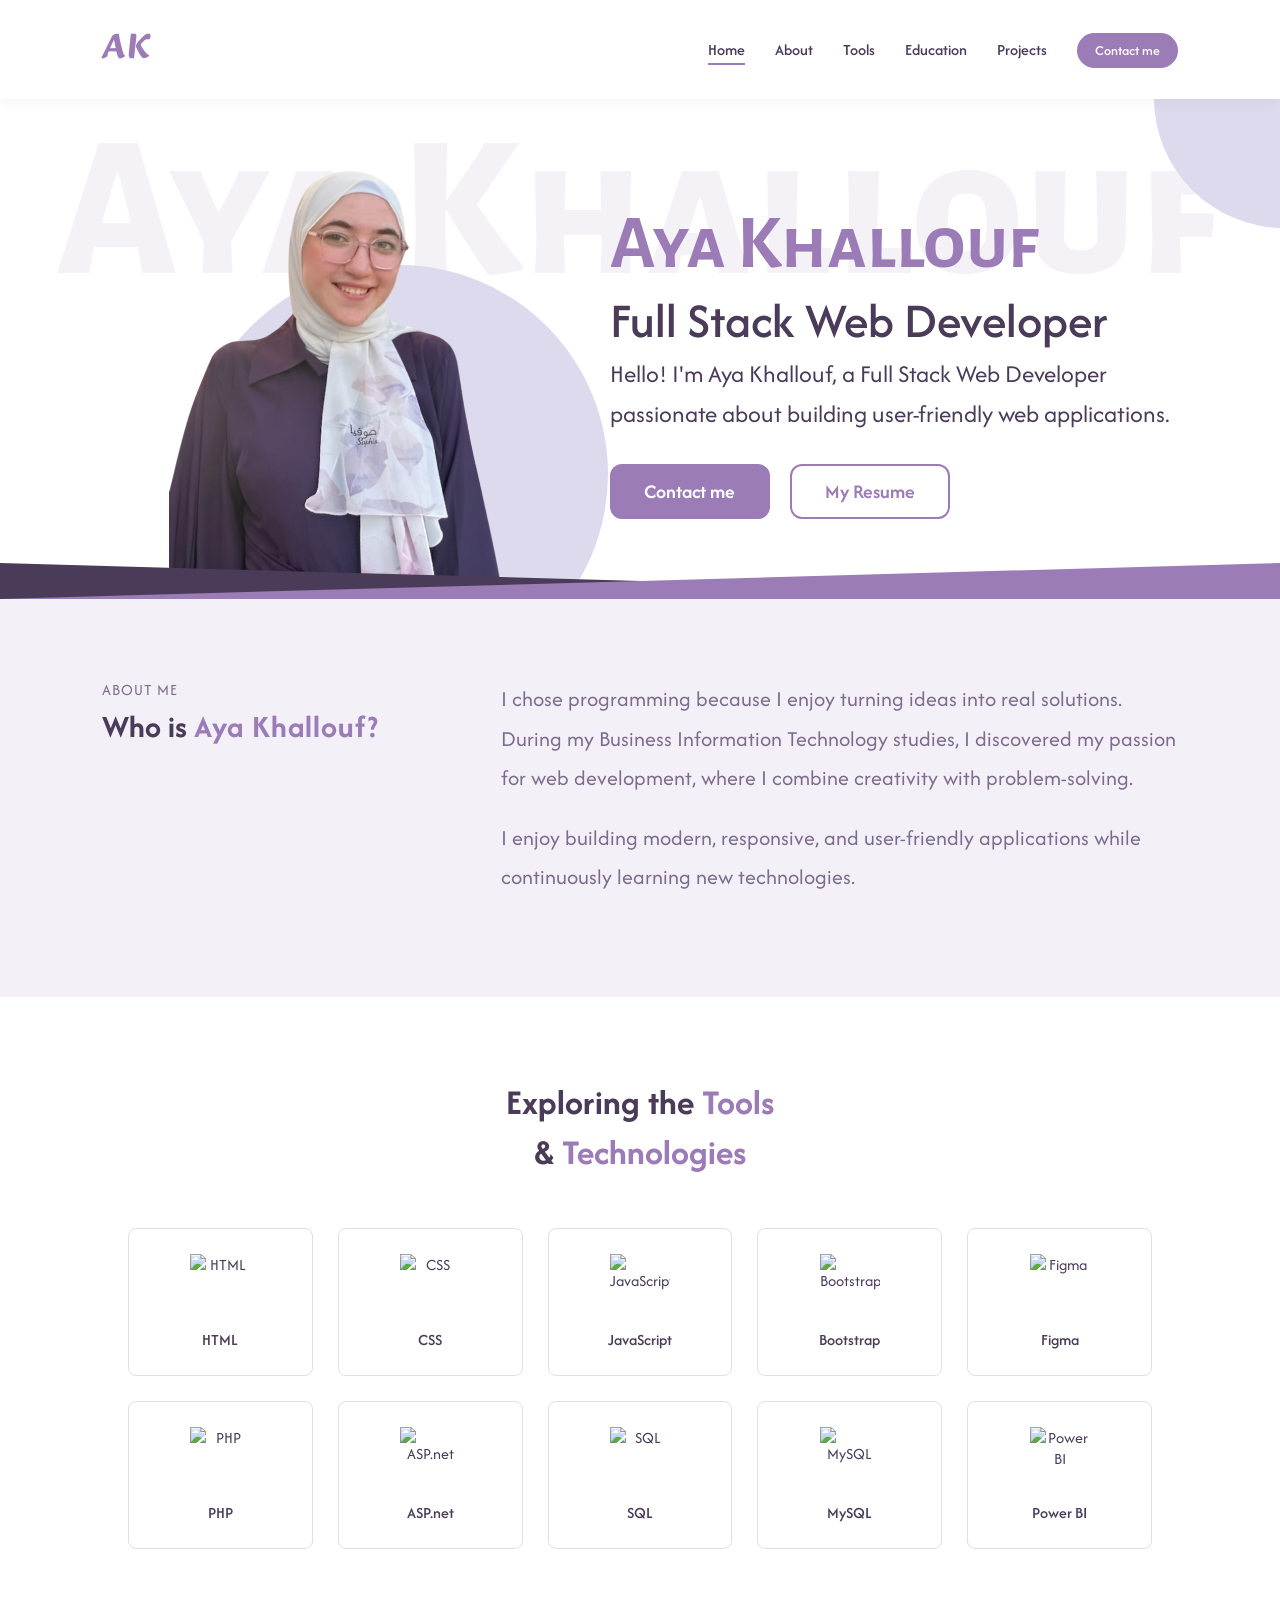
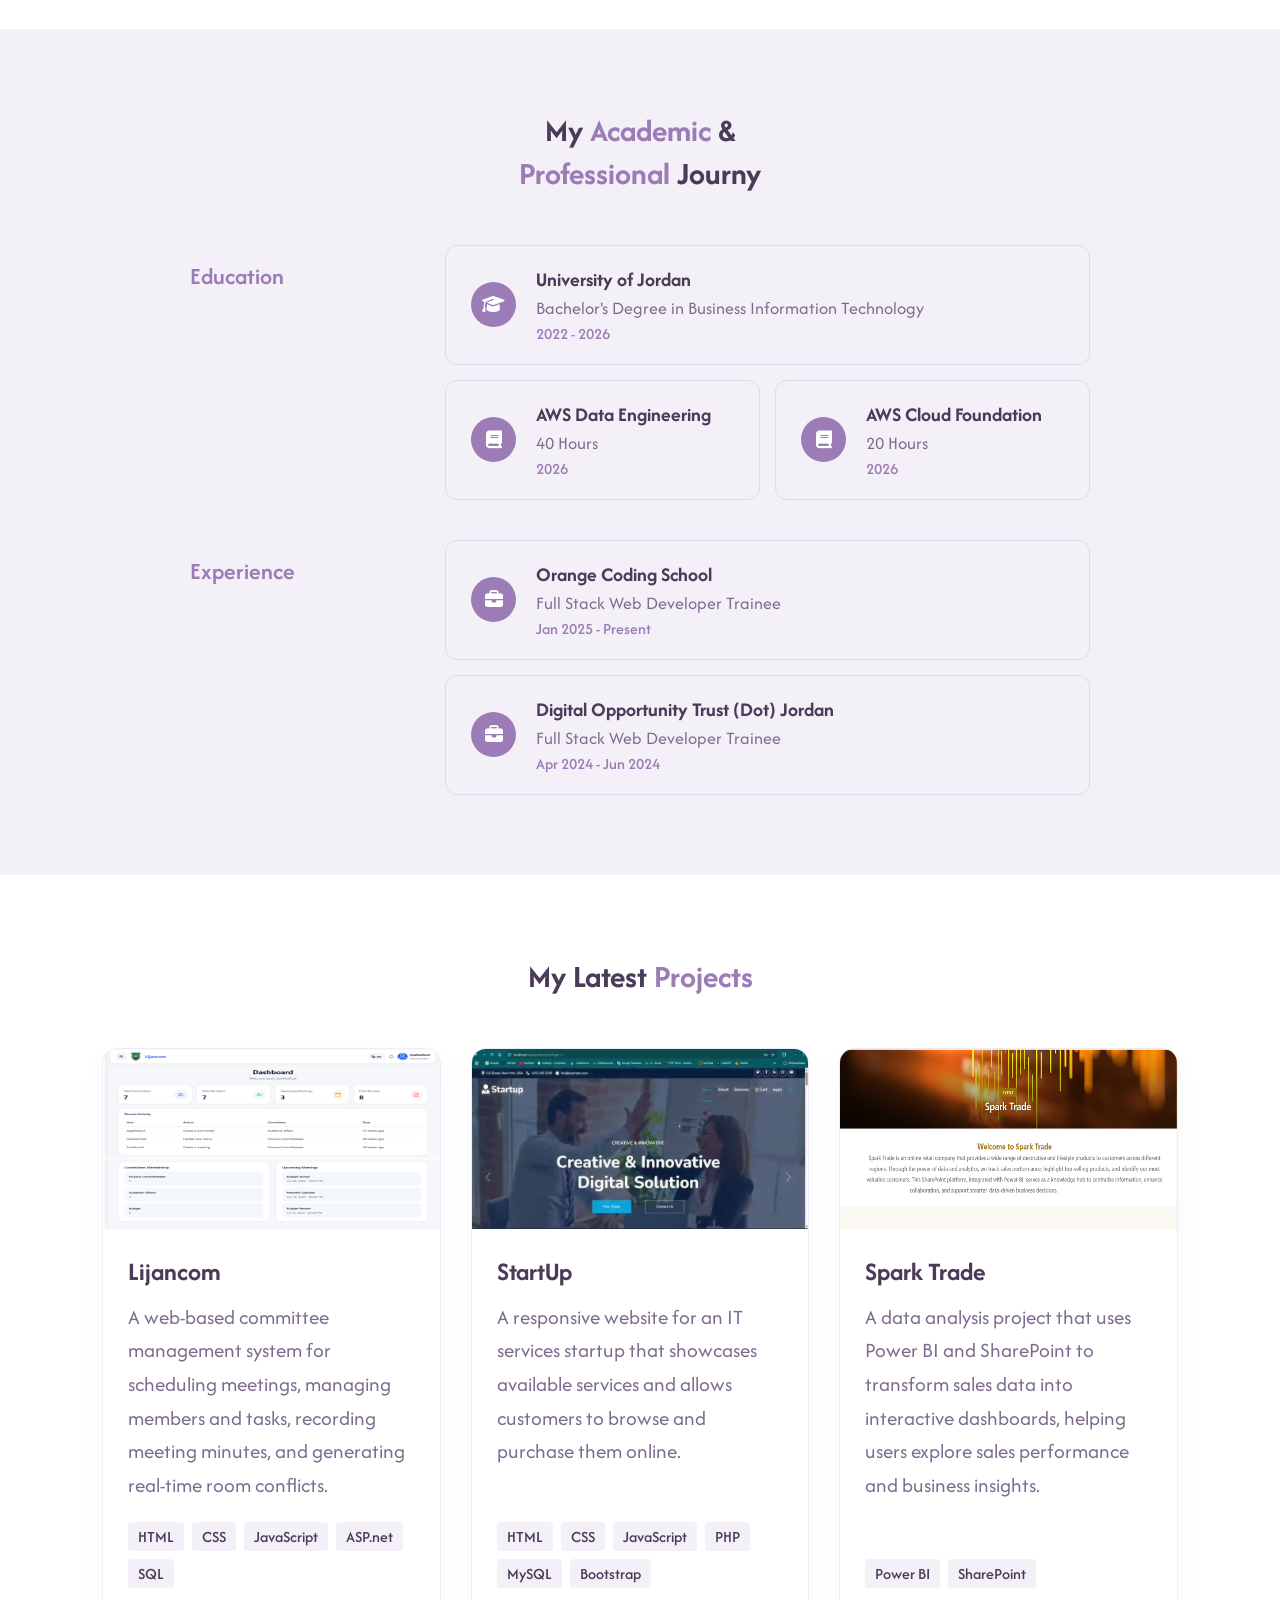
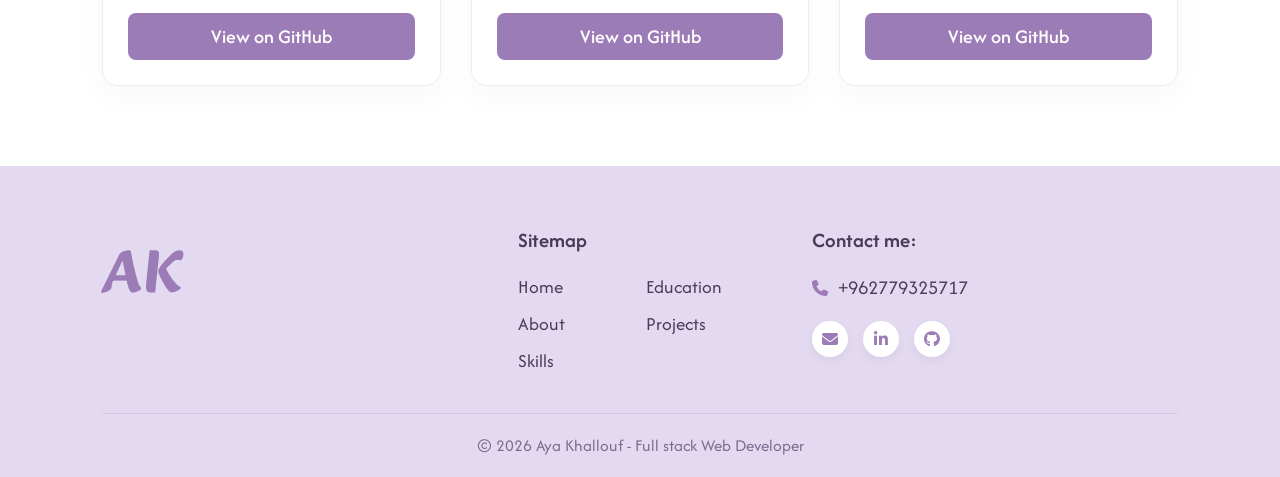
==== index.html @ 15ee2ef4 "Rename Index.html to index.html" ====
<!DOCTYPE html>
<html lang="en">
<head>
    <meta charset="UTF-8">
    <meta name="viewport" content="width=device-width, initial-scale=1.0">
    <title>Aya Khallouf - Portfolio</title>
    <link rel="stylesheet" href="Portfolio.css">
    <link rel="stylesheet" href="https://cdnjs.cloudflare.com/ajax/libs/font-awesome/6.4.0/css/all.min.css">
    <link rel="preconnect" href="https://fonts.googleapis.com">
    <link rel="preconnect" href="https://fonts.gstatic.com" crossorigin>
    <link href="https://fonts.googleapis.com/css2?family=Afacad+Flux:wght@100..1000&display=swap" rel="stylesheet">
    <link href="https://fonts.googleapis.com/css2?family=Alkatra:wght@400..700&display=swap" rel="stylesheet">
   <link rel="preconnect" href="https://fonts.googleapis.com">
<link rel="preconnect" href="https://fonts.gstatic.com" crossorigin>
<link href="https://fonts.googleapis.com/css2?family=Alegreya+Sans+SC:ital,wght@0,100;0,300;0,400;0,500;0,700;0,800;0,900;1,100;1,300;1,400;1,500;1,700;1,800;1,900&display=swap" rel="stylesheet">
    
</head>
<body>

    <header>
        <a href="#" class="logo">AK</a>
        <nav>
            <ul>
                <li><a href="#home" class="active navlink">Home</a></li>
                <li><a href="#about" class="navlink">About</a></li>
                <li><a href="#skills" class="navlink">Tools</a></li>
                <li><a href="#journy" class="navlink">Education</a></li>
                <li><a href="#projects" class="navlink">Projects</a></li>
                <li><a href="#contact" class="btn-contact-nav">Contact me</a></li>
            </ul>
        </nav>
    </header>

    <section class="hero-grid" id="home">
        <div class="hero-bg-text">Aya Khallouf</div>
        <div class="hero-image-side">
            <div class="blog-bg"></div>
            <img src="Images/Profile pic.png" alt="Aya Khallouf" class="profile-avatar">
        </div>

        <div class="hero-text-side">
            <h1 class="hero-title alegreya-sans-sc-thin">Aya Khallouf</h1>
            <h2 class="hero-subtitle">Full Stack Web Developer</h2>
        

            <div class="hero-desc">
                <p>Hello! I'm Aya Khallouf, a Full Stack Web Developer passionate about building user-friendly web applications.</p>
            </div>
        
            <div class="hero-buttons">
                <a href="#contact" class="btn-primary">Contact me</a>
                <a href="https://drive.google.com/file/d/1EE1RoftklkuOEk3X6Xz8O92k4MbgGC6L/view?usp=sharing" target="_blank" class="btn-secondary">My Resume</a>
            </div>
        </div>

        <div class="hero-curves-wrapper">
            <div class="curve-back"></div>  
            <div class="curve-front"></div> 
        </div>

        <div class="side-circle circle-left"></div>
        <div class="side-circle circle-right"></div>
        <!-- <div class="side-circle circle-left-outline"></div> -->
        <!-- <div class="side-circle circle-right-outline"></div> -->



    </section>

    <section class="about section-bg" id="about">
        <div class="about-title-block">
            <span>About me</span>
            <h2>Who is <span>Aya Khallouf?</span></h2>
        </div>
        <div class="about-content-block">
            <p>I chose programming because I enjoy turning ideas into real solutions. During my Business Information Technology studies, I discovered my passion for web development, where I combine creativity with problem-solving.</p>
            <p>I enjoy building modern, responsive, and user-friendly applications while continuously learning new technologies.</p>
        </div>
    </section>

    <section class="skills-section" id="skills">
        <h2 class="skills-main-title">Exploring the <span class="highlight-purple">Tools</span> <br> & <span class="highlight-purple">Technologies</span></h2>

        <div class="skills-grid">
            
            <div class="skill-card">
                <img src="https://cdn.jsdelivr.net/gh/devicons/devicon/icons/html5/html5-original.svg" alt="HTML" class="skill-icon">
                <p class="skill-name">HTML</p>
            </div>

            <div class="skill-card">
                <img src="https://cdn.jsdelivr.net/gh/devicons/devicon/icons/css3/css3-original.svg" alt="CSS" class="skill-icon">
                <p class="skill-name">CSS</p>
            </div>

            <div class="skill-card">
                <img src="https://cdn.jsdelivr.net/gh/devicons/devicon/icons/javascript/javascript-original.svg" alt="JavaScript" class="skill-icon">
                <p class="skill-name">JavaScript</p>
            </div>

            <div class="skill-card">
                <img src="https://cdn.jsdelivr.net/gh/devicons/devicon/icons/bootstrap/bootstrap-original.svg" alt="Bootstrap" class="skill-icon">
                <p class="skill-name">Bootstrap</p>
            </div>

            <div class="skill-card">
                <img src="https://cdn.jsdelivr.net/gh/devicons/devicon/icons/figma/figma-original.svg" alt="Figma" class="skill-icon">
                <p class="skill-name">Figma</p>
            </div>

            <div class="skill-card">
                <img src="https://cdn.jsdelivr.net/gh/devicons/devicon/icons/php/php-original.svg" alt="PHP" class="skill-icon">
                <p class="skill-name">PHP</p>
            </div>

            <div class="skill-card">
                <img src="https://cdn.jsdelivr.net/gh/devicons/devicon/icons/dot-net/dot-net-original.svg" alt="ASP.net" class="skill-icon">
                <p class="skill-name">ASP.net</p>
            </div>

            <div class="skill-card">
                <img src="https://cdn.jsdelivr.net/gh/devicons/devicon/icons/microsoftsqlserver/microsoftsqlserver-original-wordmark.svg" alt="SQL" class="skill-icon">
                <p class="skill-name">SQL</p>
            </div>

            <div class="skill-card">
                <img src="https://cdn.jsdelivr.net/gh/devicons/devicon/icons/mysql/mysql-original.svg" alt="MySQL" class="skill-icon">
                <p class="skill-name">MySQL</p>
            </div>

            <div class="skill-card">
                <img src="https://upload.wikimedia.org/wikipedia/commons/c/cf/New_Power_BI_Logo.svg" alt="Power BI" class="skill-icon">
                <p class="skill-name">Power BI</p>
            </div>

        </div>
    </section>

    <section class="journy section-bg" id="journy">
        <div class="section-header">
            <h2>My <span>Academic</span> &<br><span>Professional</span> Journy</h2>
        </div>

        <div class="journy-container">
            <div class="journy-row">
                <div class="journy-label">Education</div>
                <div class="journy-cards">
                    <div class="journy-item-card">
                        <div class="journy-icon"><i class="fa-solid fa-graduation-cap"></i></div>
                        <div class="journy-details">
                            <h4>University of Jordan</h4>
                            <p>Bachelor's Degree in Business Information Technology</p>
                            <span>2022 - 2026</span>
                        </div>
                    </div>
                    <div class="sub-cards-grid">
                        <div class="journy-item-card">
                            <div class="journy-icon"><i class="fa-solid fa-book"></i></div>
                            <div class="journy-details">
                                <h4>AWS Data Engineering</h4>
                                <p>40 Hours</p>
                                <span>2026</span>
                            </div>
                        </div>
                        <div class="journy-item-card">
                            <div class="journy-icon"><i class="fa-solid fa-book"></i></div>
                            <div class="journy-details">
                                <h4>AWS Cloud Foundation</h4>
                                <p>20 Hours</p>
                                <span>2026</span>
                            </div>
                        </div>
                    </div>
                </div>
            </div>

            <div class="journy-row">
                <div class="journy-label">Experience</div>
                <div class="journy-cards">
                    <div class="journy-item-card">
                        <div class="journy-icon"><i class="fa-solid fa-briefcase"></i></div>
                        <div class="journy-details">
                            <h4>Orange Coding School</h4>
                            <p>Full Stack Web Developer Trainee</p>
                            <span>Jan 2025 - Present</span>
                        </div>
                    </div>
                    <div class="journy-item-card">
                        <div class="journy-icon"><i class="fa-solid fa-briefcase"></i></div>
                        <div class="journy-details">
                            <h4>Digital Opportunity Trust (Dot) Jordan</h4>
                            <p>Full Stack Web Developer Trainee</p>
                            <span>Apr 2024 - Jun 2024</span>
                        </div>
                    </div>
                </div>
            </div>
        </div>
    </section>

    <section class="projects" id="projects">
        <div class="section-header">
            <h2>My Latest <span>Projects</span></h2>
        </div>
        <div class="projects-grid">
            <div class="project-card">
                <img class="project-img-placeholder" src="Images/Lijancom.png">
                    
                <div class="project-info">
                    <h3>Lijancom</h3>
                    <p>A web-based committee management system for scheduling meetings, managing members and tasks, recording meeting minutes, and generating real-time room conflicts.</p>
                    <div class="project-tags">
                        <span class="tag">HTML</span>
                        <span class="tag">CSS</span>
                        <span class="tag">JavaScript</span>
                        <span class="tag">ASP.net</span>
                        <span class="tag">SQL</span>
                    </div>
                    <a href="#" class="btn-project">View on GitHub</a>
                </div>
            </div>

            <!-- Project 2 -->
            <div class="project-card">
                <img class="project-img-placeholder" src="Images/Startup.jpg">

                <div class="project-info">
                    <h3>StartUp</h3>
                    <p>A responsive website for an IT services startup that showcases available services and allows customers to browse and purchase them online.</p>
                    <div class="project-tags">
                        <span class="tag">HTML</span>
                        <span class="tag">CSS</span>
                        <span class="tag">JavaScript</span>
                        <span class="tag">PHP</span>
                        <span class="tag">MySQL</span>
                        <span class="tag">Bootstrap</span>
                    </div>
                    <a href="#" class="btn-project">View on GitHub</a>
                </div>
            </div>

            <!-- Project 3 -->
            <div class="project-card">
                <img class="project-img-placeholder" src="Images/SparkTrade.png">
                <div class="project-info">
                    <h3>Spark Trade</h3>
                    <p>A data analysis project that uses Power BI and SharePoint to transform sales data into interactive dashboards, helping users explore sales performance and business insights.</p>
                    <div class="project-tags">
                        <span class="tag">Power BI</span>
                        <span class="tag">SharePoint</span>
                    </div>
                    <a href="#" class="btn-project">View on GitHub</a>
                </div>
            </div>
        </div>
    </section>

    <!-- Footer -->
    <footer id="contact">
        <div class="footer-top">
            <div class="footer-logo-block">
                <a href="#" class="logo">AK</a>
            </div>
            <div class="footer-links-block">
                <h4>Sitemap</h4>
                <div class="footer-links-grid">
                    <a href="#home">Home</a>
                    <a href="#journy">Education</a>
                    <a href="#about">About</a>
                    <a href="#projects">Projects</a>
                    <a href="#skills">Skills</a>
                </div>
            </div>
            <div class="footer-contact-block">
                <h4>Contact me:</h4>
                <div class="footer-contact-info">
                    <div class="contact-item">
                        <i class="fa-solid fa-phone"></i>
                        <span>+962779325717</span>
                    </div>
                    <div class="footer-socials">
                        <a href="mailto:ayakhallof@gmail.com" class="social-icon" target="_blank"><i class="fa-solid fa-envelope"></i></a>
                        <a href="https://www.linkedin.com/in/aya-khallouf-753ba1329?utm_source=share_via&utm_content=profile&utm_medium=member_android" target="_blank" class="social-icon"><i class="fa-brands fa-linkedin-in"></i></a>
                        <a href="https://github.com/ayaakh2" target="_blank" class="social-icon"><i class="fa-brands fa-github"></i></a>
                    </div>
                </div>
            </div>
        </div>
        <div class="footer-bottom">
            <p>&copy; 2026 Aya Khallouf - Full stack Web Developer</p>
        </div>
    </footer>

    
</body>
</html>
---- Portfolio.css ----
:root {
            --primary: #9c7cb6;
            --primary-dark: #82629d;
            --primary-light: #f4f0f8;
            --light:#DDDAED;
            --text-dark: #4a3b58;
            --text-muted: #7d6b8d;
            --bg-white: #ffffff;
            --transition: all 0.3s ease;
        }

        * {
            margin: 0;
            padding: 0;
            box-sizing: border-box;
            font-family:'Afacad Flux';
            scroll-behavior: smooth;
        }

        body {
            background-color: var(--bg-white);
            color: var(--text-dark);
            overflow-x: hidden;
        }

        @keyframes fadeInDown {
            from { opacity: 0; transform: translateY(-20px); }
            to { opacity: 1; transform: translateY(0); }
        }

        @keyframes fadeInUp {
            from { opacity: 0; transform: translateY(30px); }
            to { opacity: 1; transform: translateY(0); }
        }

        @keyframes fadeInLeft {
            from { opacity: 0; transform: translateX(-30px); }
            to { opacity: 1; transform: translateX(0); }
        }

        @keyframes fadeInRight {
            from { opacity: 0; transform: translateX(30px); }
            to { opacity: 1; transform: translateX(0); }
        }

        @keyframes pulse {
            0% { transform: scale(1); }
            50% { transform: scale(1.03); }
            100% { transform: scale(1); }
        }

        header {
            display: flex;
            justify-content: space-between;
            align-items: center;
            padding: 20px 8%;
            background-color: var(--bg-white);
            position: sticky;
            top: 0;
            z-index: 100;
            box-shadow: 0 2px 15px rgba(0,0,0,0.05);
            animation: fadeInDown 0.8s ease forwards;
        }

        .logo {
            font-size: 35px;
            font-weight: bold;
            color: var(--primary);
            text-decoration: none;
            letter-spacing: 1px;
            /* font-family: 'Abril Fatface'; */
            font-family: 'Alkatra';

        }

        nav ul {
            display: flex;
            list-style: none;
            align-items: center;
            gap: 30px;
        }

        nav ul li a{
            text-decoration: none;
            color: var(--text-dark);
            font-weight: 500;
            transition: var(--transition);
            position: relative;
        }

        .navlink::after {
            content: '';
            position: absolute;
            width: 0;
            height: 2px;
            bottom: -5px;
            left: 0;
            background-color: var(--primary);
            transition: var(--transition);
        }

        .navlink:hover::after, nav ul li a.active::after {
            width: 100%;
        }

        .navlink:hover {
            color: var(--primary);
        }

        .btn-contact-nav {
            background-color: var(--primary);
            color: white !important;
            padding: 8px 18px;
            border-radius: 20px;
            font-size: 14px;
        }

        .btn-contact-nav:hover {
            background-color: var(--primary-dark);
            transform: translateY(-2px);
            /* box-shadow: 0 4px 10px rgba(156, 124, 182, 0.3); */
        }

        .hero-grid {
            display: grid;
            grid-template-columns: 1fr 1.3fr; 
            align-items: flex-end;
            justify-content: center;
            padding: 60px 8% 0px 8%;
            position: relative; 
            overflow: hidden;
        }
        .hero-image-side {
            position: relative;
            height: 440px;
            display: flex;
            justify-content: center;
            align-items: flex-end;
            z-index: 2;
        }
        .side-circle {
            position: absolute;
            background-color: var(--light);
            border-radius: 50%;
            z-index: 0;
            pointer-events: none;
        }

        .circle-left {
            width: 418px;
            height: 418px;
            top: 75%;
            left: 190px;
            transform: translateY(-50%);
        }
        .circle-left-outline{
            top: -180px;
            left: -120px; 
            border: 3px solid var(--primary);
            background-color: transparent;
        }

        .circle-right {
            width: 260px;
            height: 260px;
            top: -131px;
            right: -134px;
        }
        .circle-right-outline{
            top: 43%;
            right: -210px;
            transform: translateY(-50%);
            border: 3px solid var(--primary);
            background-color: transparent;
        }

        .hero-curves-wrapper {
            position: absolute;
            bottom: 0px;
            left: 0;
            width: 100%;
            height: 40px;
            z-index: 3; 
            box-shadow: 0 15px 10px rgba(0,0,0,0.1);

        }

        .curve-back {
            position: absolute;
            bottom: 0;
            left: 0;
            width: 100%;
            height: 100%;
            background-color: var(--text-dark); 
            clip-path: polygon(0 10%, 100% 100%, 100% 100%, 0 100%);
            z-index: 1;

        }

        .curve-front {
            position: absolute;
            bottom: 0;
            left: 0;
            width: 100%;
            height: 100%; 
            background-color: var(--primary); 
            clip-path: polygon(100% 10%, 100% 100%, 100% 100%, 0 100%);
            z-index: 2; 
        }

        .hero-header {
            grid-column: 1 / span 3;
            text-align: center;
            /* margin-bottom: 20px; */
        }

        .hero-title {
            font-size: 76px;
            color: var(--primary);
            font-family: 'Alegreya Sans SC';
            margin-bottom: 0 0 5px 0;
            line-height: 1.1;
            
        }
        .hero-bg-text {
            position: absolute;
            top: -6px;            
            left: 50%;
            transform: translateX(-50%); 
            
            font-size: 200px;    
            font-weight: 800;    
            font-family: 'Alegreya Sans SC'; 
            color: var(--primary); 
            
            opacity: 0.1;      
            white-space: nowrap; 
            letter-spacing: 2px; 
            
            pointer-events: none; 
            z-index: 0;         
        }

        .hero-subtitle {
            font-size: 50px;
            color:var(--text-dark);
            /* margin-left: 500px;  */
            /* margin-top: -20px; */
            font-weight: 500;
        }
        .hero-desc {
            color: var(--text-dark);
            font-size: 25px;
            line-height: 1.6;
            max-width: 580px;
            margin-bottom: 30px;
        }
        .hero-buttons {
            display: flex;
            gap: 20px;
        }

        .hero-left-text {
            grid-column: 1;
            color: var(--text-dark);
            font-size: 28px;
            line-height: 1.6;
            padding-right: 20px;
            justify-content: start;
            align-self: flex-start;
            padding-top: 50px;
        }
        .text2{
            grid-column: 1;
            color: var(--text-dark);
            font-size: 23px;
            line-height: 1.6;
            padding-right: 20px;
            justify-content: start;
            align-self: flex-start;
            padding-top: 50px;
        }
        .hero-left-text i {
            color: var(--primary);
            font-size: 36px;
            display: block;
            margin-bottom: 10px;
            z-index: 2;
        }

        .hero-center-image {
            grid-column: 2;
            display: flex;
            justify-content: center;
            /* align-items: flex-end; */
            position: relative;
            height: 420px;
            z-index: 2;
            
            /* margin-bottom: 30px;  */
        }

        .blob-bg {
            position:absolute;
            width: 470px;
            height: 470px;

            background-color: var(--light);
            border-radius: 50%;

            bottom: -90px; 
            left: 45%;
            transform: translateX(-50%); 
            z-index: 1;
            /* box-shadow: 0 15px 40px rgba(0,0,0,.15); */
        
        }

        .profile-avatar {
            width: auto;
            height: 100%;
            position: relative;
            z-index: 2;
            /* bottom: -10px; */
            
        }
        .hero-text-side {
            display: flex;
            flex-direction: column;
            justify-content: center;
            align-items: flex-start;
            padding-bottom: 80px; 
            padding-left: 40px;
            z-index: 2;
        }

        .hero-right-buttons {
            grid-column: 3;
            display: flex;
            flex-direction: column;
            gap: 15px;
            padding-left: 160px;
            align-items: flex-start; 
            padding-top: 90px;
        }
        

        .btn-primary, .btn-secondary {
            width: 160px;
            padding: 12px;
            border-radius: 12px;
            text-align: center;
            text-decoration: none;
            font-weight: 600;
            transition: all 0.3s ease;
            font-size: 1.25rem;
        }

        .btn-primary {
            background-color: var(--primary);
            color: white;
            border: 2px solid var(--primary);
        }

        .btn-secondary {
            background-color: transparent;
            color: #9c7cb6;
            border: 2px solid var(--primary);
        }

        .btn-primary:hover {
            background-color: var(--primary-dark);
            transform: translateY(-3px);
        }
        .btn-secondary:hover {
            background-color: var(--primary-light);
            transform: translateY(-3px);
        }

        section {
            padding: 80px 8%;
        }

        .section-bg {
            background-color: var(--primary-light);
            z-index: 3;

        }

        .about {
            display: flex;
            gap: 60px;
            align-items: flex-start;
        }

        .about-title-block {
            flex: 1;
        }

        .about-title-block span {
            color: var(--text-muted);
            font-size: 16px;
            text-transform: uppercase;
            letter-spacing: 1px;
            display: block;
            margin-bottom: 5px;
        }

        .about-title-block h2 {
            font-size: 32px;
            color: var(--text-dark);
        }

        .about-title-block h2 span {
            display: inline;
            color: var(--primary);
            font-size: 32px;
            text-transform: none;
            font-weight: 700;
        }

        .about-content-block {
            flex: 2;
        }

        .about-content-block p {
            color: var(--text-muted);
            font-size: 22px;
            line-height: 1.8;
            margin-bottom: 20px;
        }

        .section-header {
            text-align: center;
            margin-bottom: 50px;
        }

        .section-header h2 {
            font-size: 32px;
            color: var(--text-dark);
        }

        .section-header h2 span {
            color: var(--primary);
        }

        .skills-section {
            background-color: #ffffff; 
            padding: 80px 10%;
            text-align: center;
        }

        .skills-main-title {
            font-size: 36px;
            color: var(--text-dark);
            /* font-family: 'Segoe UI', sans-serif; */
            line-height: 1.4;
            margin-bottom: 50px;
            font-weight: 700;
        }

        .highlight-purple {
            color: var(--primary); 
        }

        .skills-grid {
            display: grid;
            grid-template-columns: repeat(5, 1fr); 
            gap: 25px; 
            max-width: 1100px;
            margin: 0 auto; 
        }

        .skill-card {
            background-color: #ffffff;
            border: 1px solid #e2dee8; 
            border-radius: 8px; 
            padding: 25px 15px;
            display: flex;
            flex-direction: column;
            align-items: center;
            justify-content: center;
            gap: 15px;
            transition: all 0.3s ease;
        }

        .skill-icon {
            width: 60px; 
            height: 60px;
            object-fit: contain;
        }

        .skill-name {
            font-size: 16px;
            color: var(--text-dark);
            font-weight: 500;
            margin: 0;
            /* font-family: 'Segoe UI', sans-serif; */
        }

        .skill-card:hover {
            transform: translateY(-5px); 
            box-shadow: 0 10px 20px rgba(156, 124, 182, 0.15); 
            border-color: var(--primary); 
            /* border: 2px solid var(--primary); */
        }

        .journy-container {
            display: flex;
            flex-direction: column;
            gap: 40px;
            max-width: 900px;
            margin: 0 auto;
        }

        .journy-row {
            display: flex;
            gap: 40px;
        }

        .journy-label {
            flex: 1;
            font-size: 24px;
            color: var(--primary);
            font-weight: 600;
            padding-top: 15px;
        }

        .journy-cards {
            flex: 3;
            display: flex;
            flex-direction: column;
            gap: 15px;
        }

        .journy-item-card {
            background-color: var(--primary-light);
            padding: 20px 25px;
            border-radius: 12px;
            border: 1px solid var(--light);
            display: flex;
            align-items: center;
            gap: 20px;
            transition: var(--transition);
        }

        .journy-item-card:hover {
            transform: scale(1.02);
            background-color: #eee7f5;
            box-shadow: 0 5px 15px rgba(0,0,0,0.02);
        }

        .journy-icon {
            width: 45px;
            height: 45px;
            border-radius: 50%;
            background-color: var(--primary);
            color: white;
            display: flex;
            justify-content: center;
            align-items: center;
            font-size: 18px;
        }

        .journy-details h4 {
            font-size: 20px;
            color: var(--text-dark);
            margin-bottom: 3px;
        }

        .journy-details p {
            font-size: 18px;
            color: var(--text-muted);
            margin-bottom: 3px;
        }

        .journy-details span {
            font-size: 16px;
            color: var(--primary);
            font-weight: 500;
        }

        .sub-cards-grid {
            display: grid;
            grid-template-columns: 1fr 1fr;
            gap: 15px;
        }

        /* Projects Section */
        .projects-grid {
            display: grid;
            grid-template-columns: repeat(3, 1fr);
            gap: 30px;
        }

        .project-card {
            background-color: var(--bg-white);
            border-radius: 15px;
            overflow: hidden;
            box-shadow: 0 10px 30px rgba(0,0,0,0.03);
            transition: var(--transition);
            display: flex;
            flex-direction: column;
            border: 1px solid #f0eaf5;
        }

        .project-card:hover {
            transform: translateY(-10px);
            box-shadow: 0 20px 40px rgba(156, 124, 182, 0.2);
        }

        .project-img-placeholder {
            width: 100%;
            height: 180px;
            background: linear-gradient(135deg, #eae3f0, #d6c7e1);
            display: flex;
            justify-content: center;
            align-items: center;
            color: var(--text-dark);
            font-weight: 600;
            font-size: 16px;
            position: relative;
            overflow: hidden;
        }

        .project-img-placeholder::after {
            content: '';
            position: absolute;
            top: 0;
            left: -100%;
            width: 100%;
            height: 100%;
            background: linear-gradient(90deg, transparent, rgba(255,255,255,0.3), transparent);
            transition: 0.5s;
        }

        .project-card:hover .project-img-placeholder::after {
            left: 100%;
        }

        .project-info {
            padding: 25px;
            display: flex;
            flex-direction: column;
            flex-grow: 1;
        }

        .project-info h3 {
            font-size: 26px;
            color: var(--text-dark);
            margin-bottom: 12px;
        }

        .project-info p {
            font-size: 21px;
            color: var(--text-muted);
            line-height: 1.6;
            margin-bottom: 20px;
            flex-grow: 1;
        }

        .project-tags {
            display: flex;
            flex-wrap: wrap;
            gap: 8px;
            margin-bottom: 25px;
        }

        .tag {
            background-color: var(--primary-light);
            color: var(--text-dark);
            font-size: 16px;
            padding: 4px 10px;
            border-radius: 4px;
            font-weight: 500;
        }

        .btn-project {
            background-color: var(--primary);
            color: white;
            text-align: center;
            text-decoration: none;
            padding: 10px;
            border-radius: 8px;
            font-size: 20px;
            font-weight: 500;
            transition: var(--transition);
        }

        .btn-project:hover {
            background-color: var(--primary-dark);
            box-shadow: 0 4px 12px rgba(156, 124, 182, 0.3);
        }

        /* Footer */
        footer {
            background-color: #e3daf2;
            padding: 60px 8% 20px 8%;
        }

        .footer-top {
            display: grid;
            grid-template-columns: 1.5fr 1fr 1.5fr;
            gap: 50px;
            padding-bottom: 40px;
            border-bottom: 1px solid rgba(156, 124, 182, 0.2);
            margin-bottom: 20px;
        }

        .footer-logo-block .logo {
            font-size: 60px;
            display: block;
            margin-bottom: 10px;
        }

        .footer-links-block h4, .footer-contact-block h4 {
            font-size: 21px;
            color: var(--text-dark);
            margin-bottom: 20px;
            font-weight: 600;
        }

        .footer-links-grid {
            display: grid;
            grid-template-columns: 1fr 1fr;
            gap: 12px;
        }

        .footer-links-grid a {
            text-decoration: none;
            color: var(--text-dark);
            font-size: 19px;
            transition: var(--transition);
        }

        .footer-links-grid a:hover {
            color: var(--primary);
            padding-left: 5px;
        }

        .footer-contact-info {
            display: flex;
            flex-direction: column;
            gap: 15px;
        }

        .contact-item {
            display: flex;
            align-items: center;
            gap: 10px;
            font-size: 20px;
            color: var(--text-dark);
        }

        .contact-item i {
            color: var(--primary);
            font-size: 16px;
        }

        .footer-socials {
            display: flex;
            gap: 15px;
            margin-top: 5px;
        }

        .social-icon {
            width: 36px;
            height: 36px;
            border-radius: 50%;
            background-color: var(--bg-white);
            color: var(--primary);
            display: flex;
            justify-content: center;
            align-items: center;
            text-decoration: none;
            transition: var(--transition);
            box-shadow: 0 4px 10px rgba(0,0,0,0.05);
        }

        .social-icon:hover {
            background-color: var(--primary);
            color: white;
            transform: translateY(-3px);
        }

        .footer-bottom {
            text-align: center;
            font-size: 17px;
            color: var(--text-muted);
        }

        @media (max-width: 992px) {
            .skills-grid, .projects-grid {
                grid-template-columns: repeat(2, 1fr);
            }
            .footer-top {
                grid-template-columns: 1fr;
                gap: 30px;
            }
            .hero {
                flex-direction: column-reverse;
                text-align: center;
                padding-top: 30px;
            }
            .hero-grid {
                grid-template-columns: 1fr; 
                text-align: center;
                padding-top: 40px;
                padding-bottom: 0px; 
                align-items: flex-end; 
            }
            .hero-text-side {
                order: 1; 
                align-items: center;
                padding-left: 0;
                padding-bottom: 40px; 
            }
            .hero-image-side {
                order: 2; 
                height: 380px; 
                margin-bottom: 0; 
                display: flex;
                align-items: flex-end;
            }
            .hero-quote {
                border-left: none;
                border-top: 2px solid var(--primary);
                padding-left: 0;
                padding-top: 15px;
            }
            .hero-buttons {
                justify-content: center;
            }
            .hero-title { 
                font-size: 52px; 
            }
            .hero-subtitle { 
                font-size: 28px; 
            }
            .blob-bg {
                width: 300px; 
                height: 300px;
                bottom: -60px;
            }

            .about {
                flex-direction: column;
                gap: 30px;
            }
            .hero-bg-text{
                font-size: 130px;
            }
        }

        @media (max-width: 576px) {
            header {
                padding: 15px 5%;
                flex-direction: column;
                gap: 15px;
            }
            nav ul {
                gap: 15px;
                flex-wrap: wrap;
                justify-content: center;
            }
            .skills-grid, .projects-grid {
                grid-template-columns: 1fr;
            }
            .journy-row {
                flex-direction: column;
                gap: 15px;
            }
            .sub-cards-grid {
                grid-template-columns: 1fr;
            }
            .hero-title {
                font-size: 40px;
            }
            .blob-wrapper {
                width: 280px;
                height: 280px;
            }
            .hero-bg-text {
                font-size: 60px; 
                top: 8%;
            }
        }
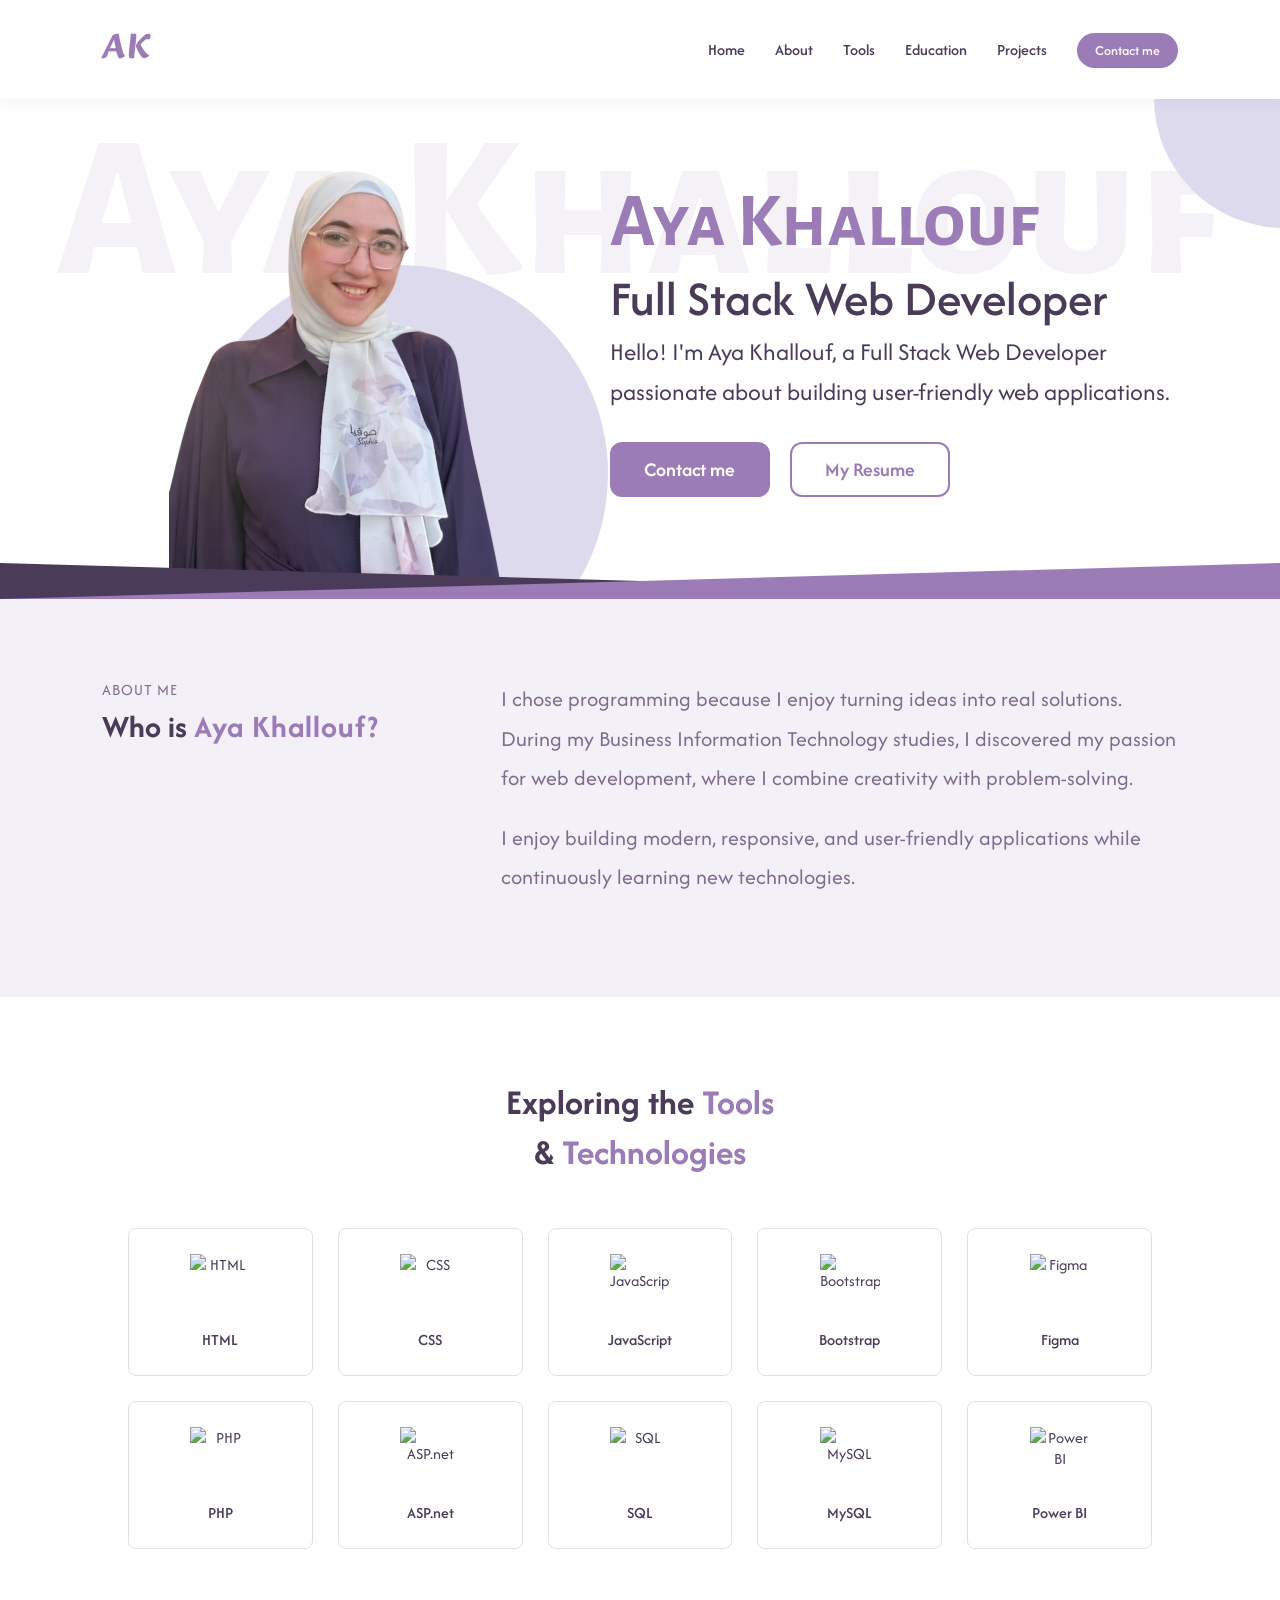
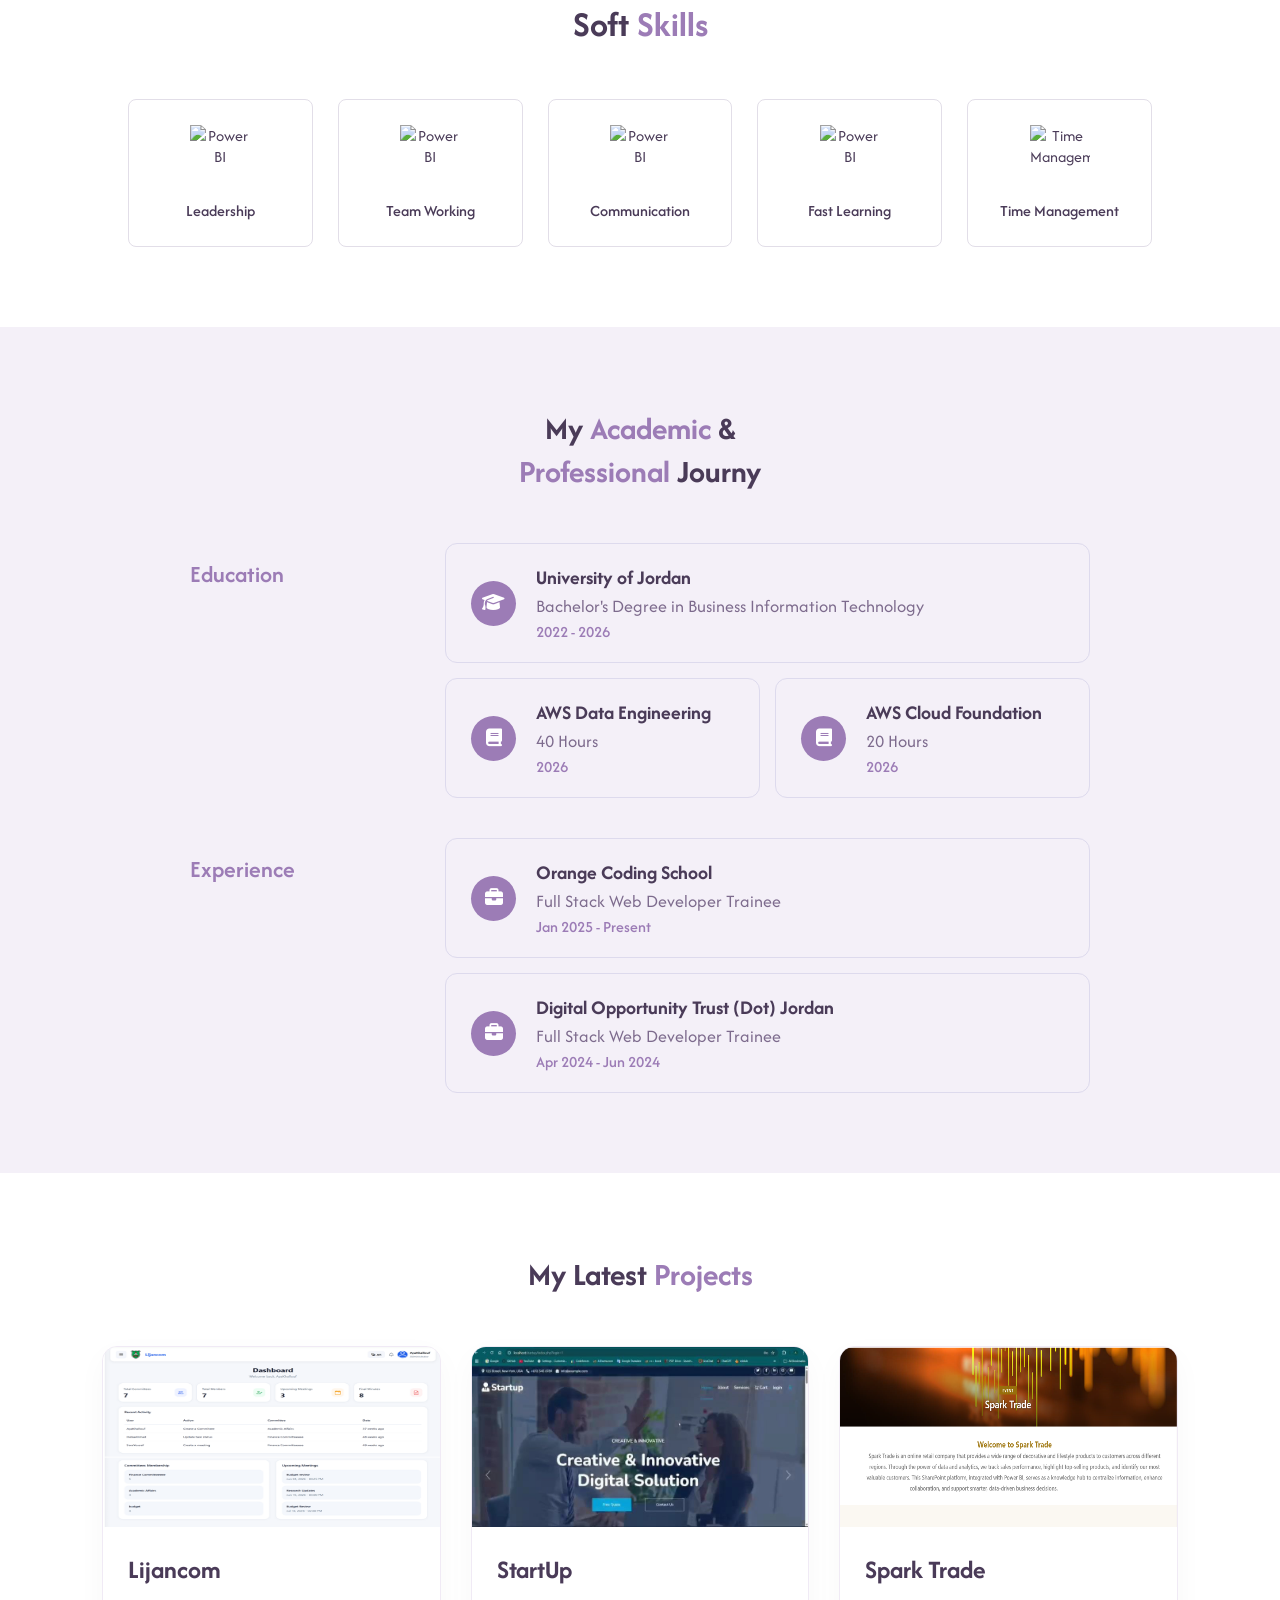
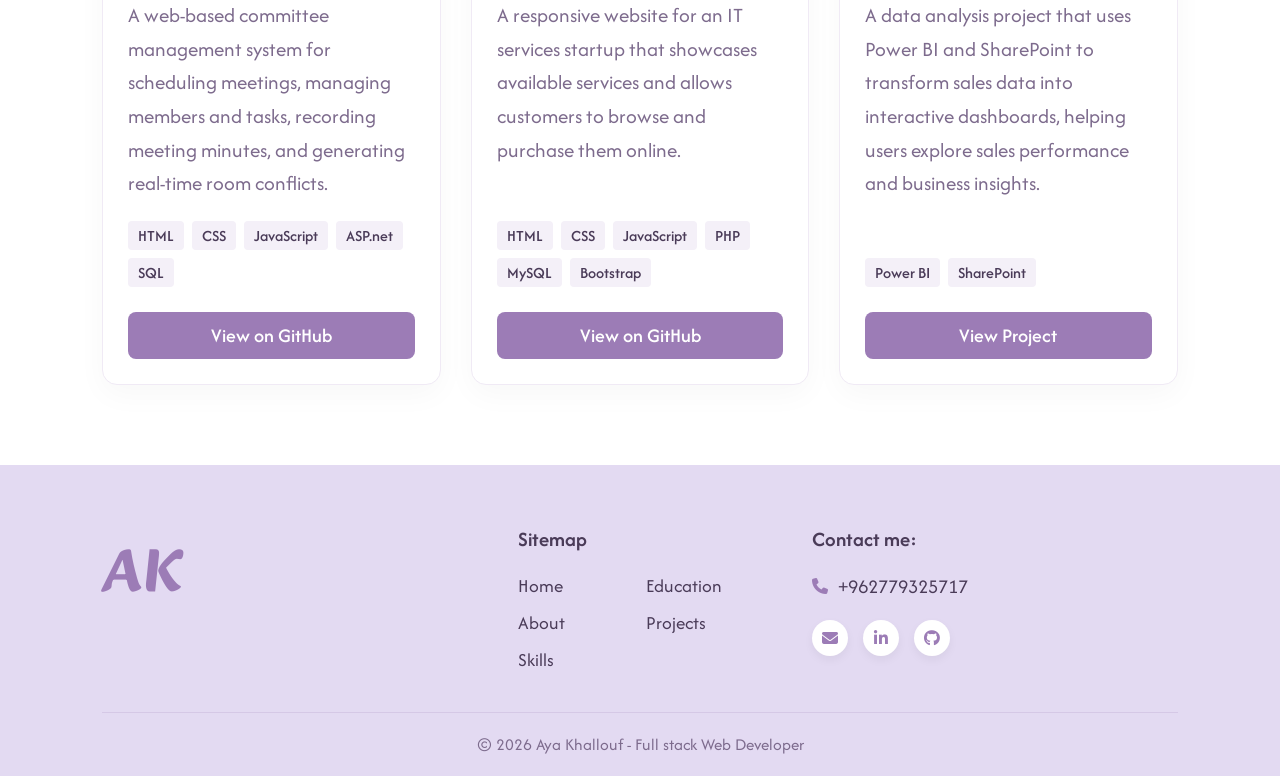
==== commit 16fccb7a: "updated2" ====
--- a/index.html
+++ b/index.html
@@ -21,7 +21,7 @@
         <a href="#" class="logo">AK</a>
         <nav>
             <ul>
-                <li><a href="#home" class="active navlink">Home</a></li>
+                <li><a href="#home" class=" navlink">Home</a></li>
                 <li><a href="#about" class="navlink">About</a></li>
                 <li><a href="#skills" class="navlink">Tools</a></li>
                 <li><a href="#journy" class="navlink">Education</a></li>
@@ -34,12 +34,12 @@
     <section class="hero-grid" id="home">
         <div class="hero-bg-text">Aya Khallouf</div>
         <div class="hero-image-side">
-            <div class="blog-bg"></div>
+            <!-- <div class="blog-bg"></div> -->
             <img src="Images/Profile pic.png" alt="Aya Khallouf" class="profile-avatar">
         </div>
 
         <div class="hero-text-side">
-            <h1 class="hero-title alegreya-sans-sc-thin">Aya Khallouf</h1>
+            <h1 class="hero-title">Aya Khallouf</h1>
             <h2 class="hero-subtitle">Full Stack Web Developer</h2>
         
 
@@ -131,6 +131,35 @@
             <div class="skill-card">
                 <img src="https://upload.wikimedia.org/wikipedia/commons/c/cf/New_Power_BI_Logo.svg" alt="Power BI" class="skill-icon">
                 <p class="skill-name">Power BI</p>
+            </div>
+
+        </div>
+        <h2 class="skills-main-title" style="padding-top: 50px;">Soft <span class="highlight-purple">Skills</span></h2>
+        <div class="skills-grid">
+
+            <div class="skill-card">
+                <img src="https://encrypted-tbn0.gstatic.com/images?q=tbn:ANd9GcSvAjDjNgsBFxDLyBRyoD7JzXeE5qk49_ytKyheBnKl4w&s=10" alt="Power BI" class="skill-icon">
+                <p class="skill-name">Leadership</p>
+            </div>
+
+            <div class="skill-card">
+                <img src="https://encrypted-tbn0.gstatic.com/images?q=tbn:ANd9GcS9b2iDefKB7VlpetnHpupQEIfzT0it5EO3TNxA5v-VgA&s=10" alt="Power BI" class="skill-icon">
+                <p class="skill-name">Team Working</p>
+            </div>
+            
+            <div class="skill-card">
+                <img src="https://encrypted-tbn0.gstatic.com/images?q=tbn:ANd9GcSAilsqZRGHNDlayKUmbggJIftOoEcifAiso4Rg_B62Wg&s=10" alt="Power BI" class="skill-icon">
+                <p class="skill-name">Communication</p>
+            </div>
+
+            <div class="skill-card">
+                <img src="https://encrypted-tbn0.gstatic.com/images?q=tbn:ANd9GcTj7sRhhY1PMBb6HJqCMmvMwkXJ30Ad-FVl92wtzgVpug&s=10" alt="Power BI" class="skill-icon">
+                <p class="skill-name">Fast Learning</p>
+            </div>
+
+            <div class="skill-card">
+                <img src="https://encrypted-tbn0.gstatic.com/images?q=tbn:ANd9GcQ0naCau05OrT_Z4QEuThBM-CbkwXhkM5EJCxj0lkyQVA&s=10" alt="Time Management" class="skill-icon">
+                <p class="skill-name">Time Management</p>
             </div>
 
         </div>
@@ -216,7 +245,7 @@
                         <span class="tag">ASP.net</span>
                         <span class="tag">SQL</span>
                     </div>
-                    <a href="#" class="btn-project">View on GitHub</a>
+                    <a href="https://github.com/ayaakh2/Committee-management.git" target="_blank" class="btn-project">View on GitHub</a>
                 </div>
             </div>
 
@@ -235,7 +264,7 @@
                         <span class="tag">MySQL</span>
                         <span class="tag">Bootstrap</span>
                     </div>
-                    <a href="#" class="btn-project">View on GitHub</a>
+                    <a href="https://github.com/ayaakh2/start-up.git" target="_blank" class="btn-project">View on GitHub</a>
                 </div>
             </div>
 
@@ -249,7 +278,7 @@
                         <span class="tag">Power BI</span>
                         <span class="tag">SharePoint</span>
                     </div>
-                    <a href="#" class="btn-project">View on GitHub</a>
+                    <a href="https://drive.google.com/file/d/1RiDJXVg4bfrfCcuoQDvFOylbJSmuk4_a/view?usp=sharing" class="btn-project" target="_blank">View Project</a>
                 </div>
             </div>
         </div>
--- a/Portfolio.css
+++ b/Portfolio.css
@@ -124,7 +124,7 @@
         .hero-grid {
             display: grid;
             grid-template-columns: 1fr 1.3fr; 
-            align-items: flex-end;
+            /* align-items: flex-end; */
             justify-content: center;
             padding: 60px 8% 0px 8%;
             position: relative; 
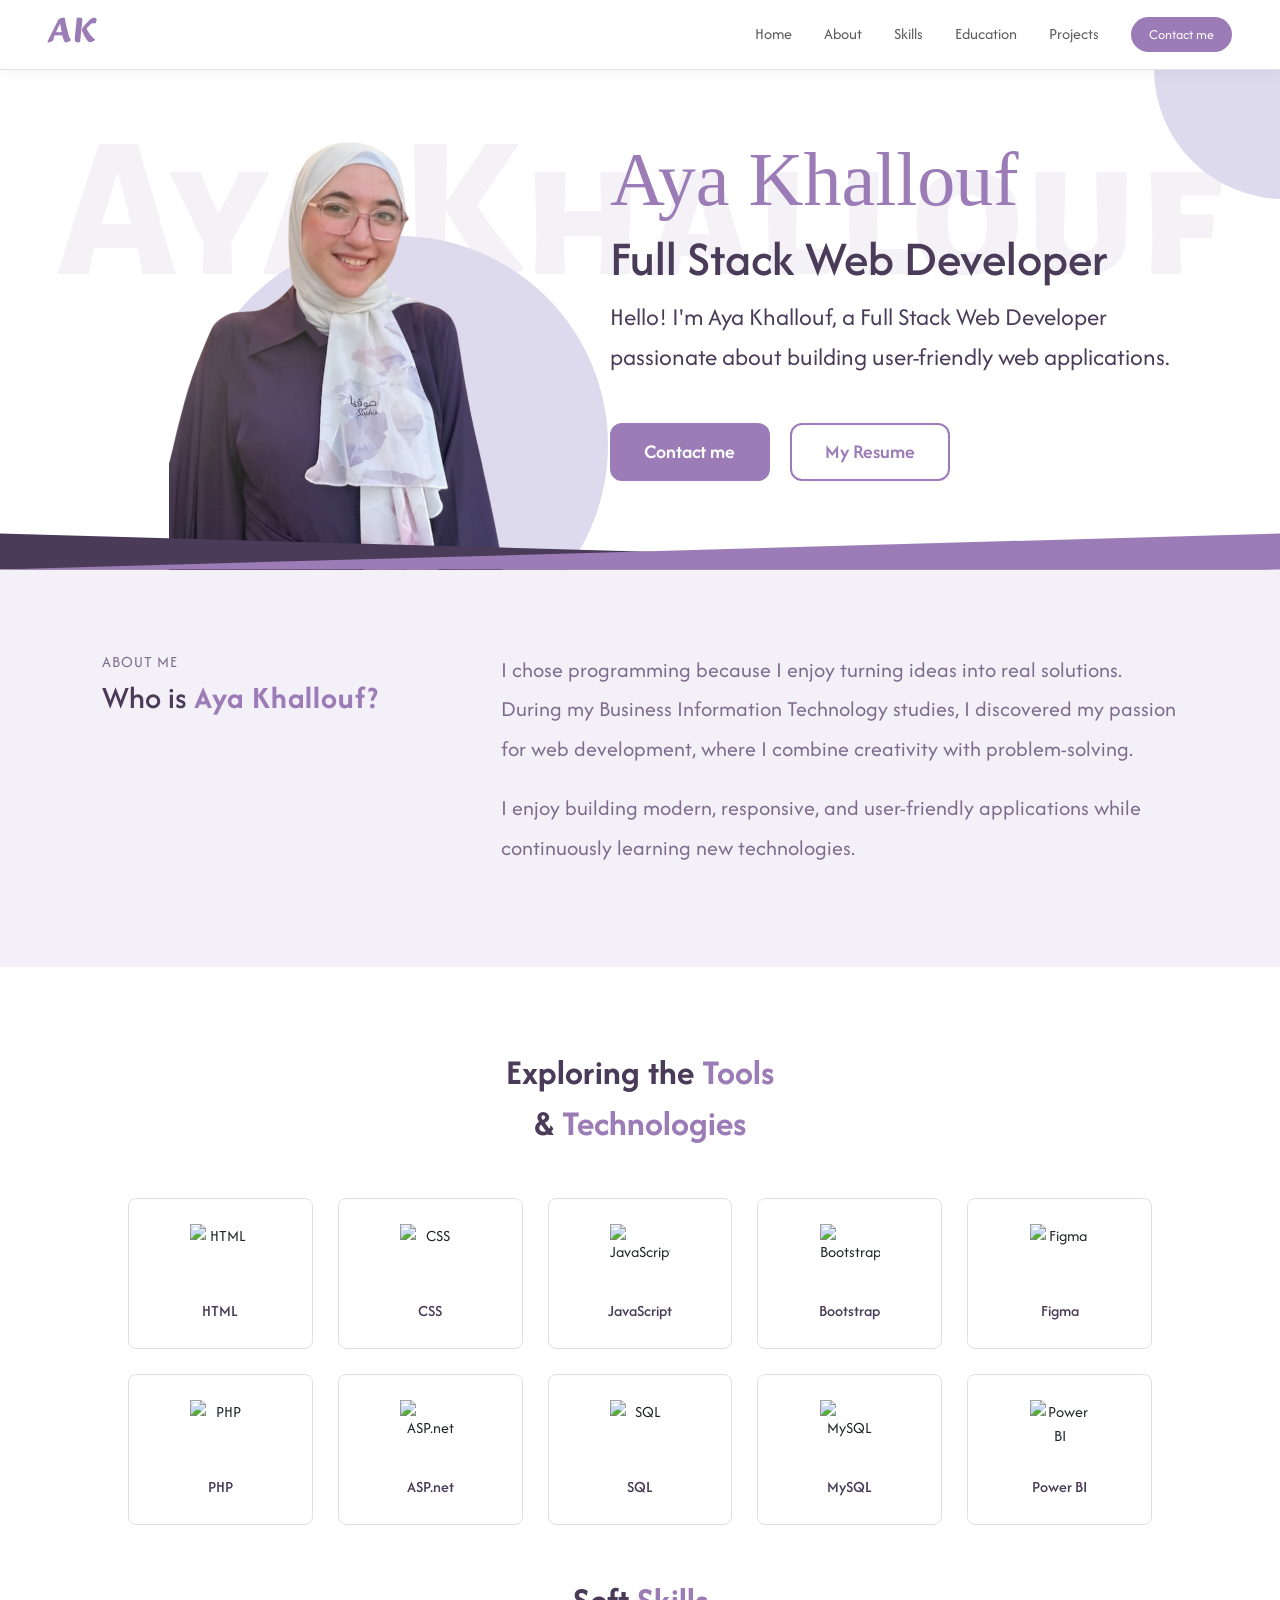
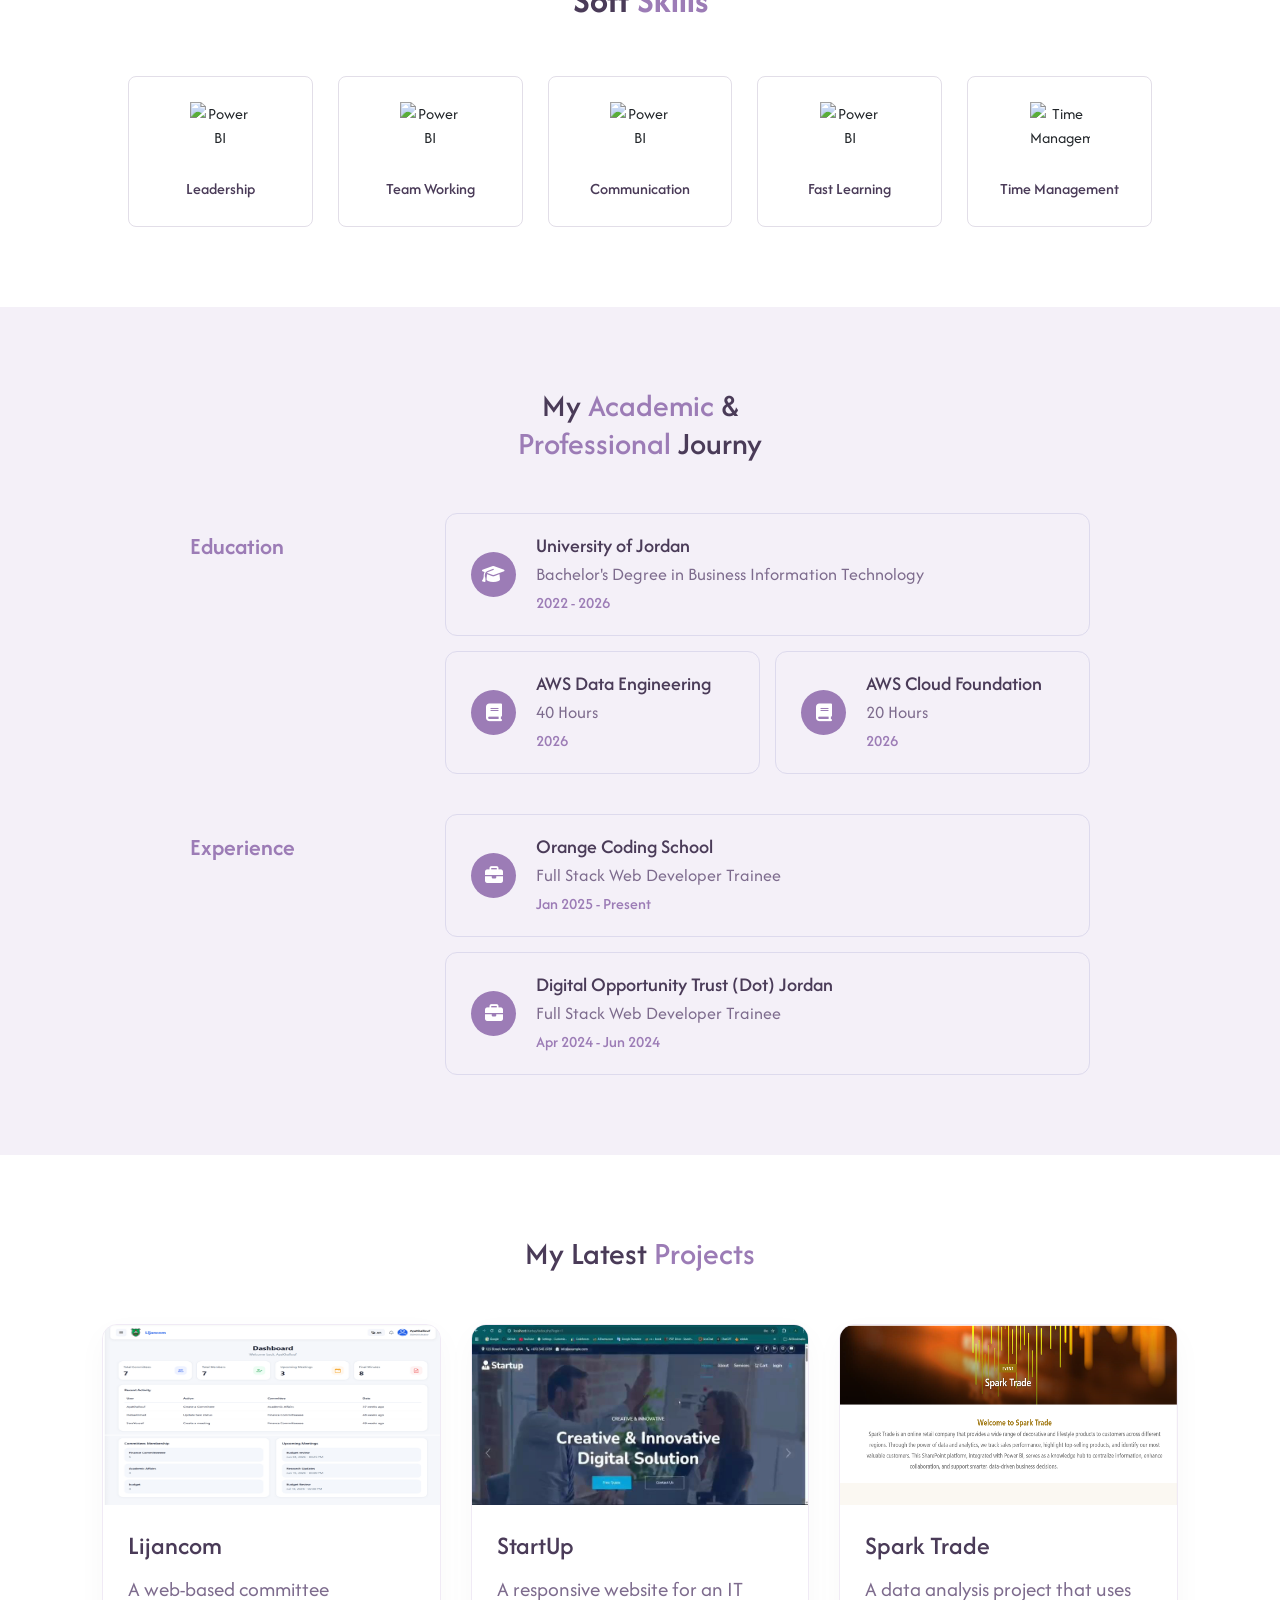
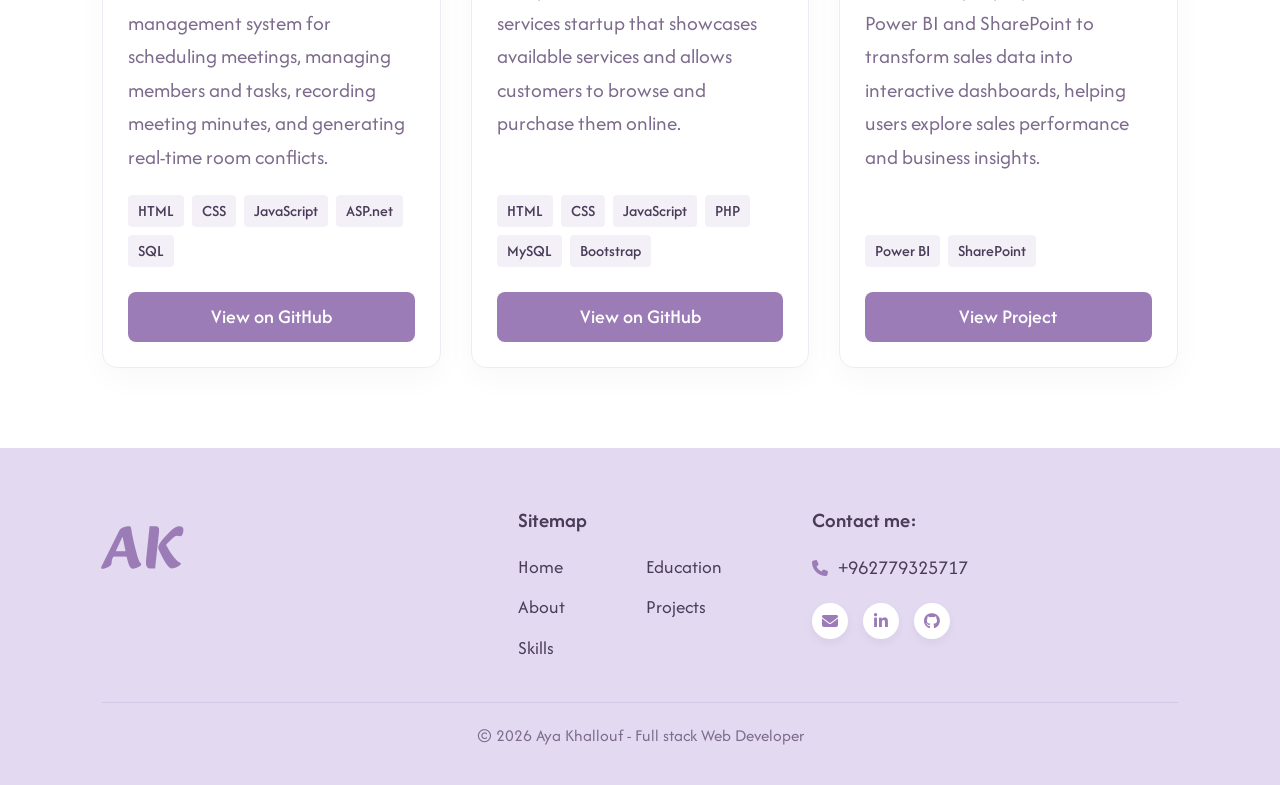
==== commit 83b7b109: "portfolio updated" ====
--- a/index.html
+++ b/index.html
@@ -13,11 +13,11 @@
    <link rel="preconnect" href="https://fonts.googleapis.com">
 <link rel="preconnect" href="https://fonts.gstatic.com" crossorigin>
 <link href="https://fonts.googleapis.com/css2?family=Alegreya+Sans+SC:ital,wght@0,100;0,300;0,400;0,500;0,700;0,800;0,900;1,100;1,300;1,400;1,500;1,700;1,800;1,900&display=swap" rel="stylesheet">
-    
+   <link href="https://cdn.jsdelivr.net/npm/bootstrap@5.3.8/dist/css/bootstrap.min.css" rel="stylesheet" integrity="sha384-sRIl4kxILFvY47J16cr9ZwB07vP4J8+LH7qKQnuqkuIAvNWLzeN8tE5YBujZqJLB" crossorigin="anonymous"> 
 </head>
 <body>
 
-    <header>
+    <!-- <header>
         <a href="#" class="logo">AK</a>
         <nav>
             <ul>
@@ -29,8 +29,42 @@
                 <li><a href="#contact" class="btn-contact-nav">Contact me</a></li>
             </ul>
         </nav>
-    </header>
-
+    </header> -->
+
+    <header class="navbar navbar-expand-lg navbar-light bg-white border-bottom sticky-top">
+    <div class="container-fluid px-5">
+        
+        <a class="  logo" href="#">AK</a>
+
+        <button class="navbar-toggler" type="button" data-bs-toggle="collapse" data-bs-target="#navbarNav" aria-controls="navbarNav" aria-expanded="false" aria-label="Toggle navigation">
+            <span class="navbar-toggler-icon"></span>
+        </button>
+
+        <div class="collapse navbar-collapse justify-content-end" id="navbarNav">
+            <ul class="navbar-nav gap-3 align-items-center">
+                <li class="nav-item">
+                    <a class="nav-link navlink" href="#home">Home</a>
+                </li>
+                <li class="nav-item">
+                    <a class="nav-link navlink" href="#about">About</a>
+                </li>
+                <li class="nav-item">
+                    <a class="nav-link navlink" href="#skills">Skills</a>
+                </li>
+                <li class="nav-item">
+                    <a class="nav-link navlink" href="#education">Education</a>
+                </li>
+                <li class="nav-item">
+                    <a class="nav-link navlink" href="#projects">Projects</a>
+                </li>
+                <li class="nav-item ms-lg-2">
+                    <a href="#contact" class="btn-contact-nav " id="cont">Contact me</a>
+                </li>
+            </ul>
+        </div>
+
+    </div>
+</header>
     <section class="hero-grid" id="home">
         <div class="hero-bg-text">Aya Khallouf</div>
         <div class="hero-image-side">
@@ -319,7 +353,7 @@
             <p>&copy; 2026 Aya Khallouf - Full stack Web Developer</p>
         </div>
     </footer>
-
+    <script src="https://cdn.jsdelivr.net/npm/bootstrap@5.3.3/dist/js/bootstrap.bundle.min.js"></script>
     
 </body>
 </html>
--- a/Portfolio.css
+++ b/Portfolio.css
@@ -88,24 +88,7 @@
             position: relative;
         }
 
-        .navlink::after {
-            content: '';
-            position: absolute;
-            width: 0;
-            height: 2px;
-            bottom: -5px;
-            left: 0;
-            background-color: var(--primary);
-            transition: var(--transition);
-        }
-
-        .navlink:hover::after, nav ul li a.active::after {
-            width: 100%;
-        }
-
-        .navlink:hover {
-            color: var(--primary);
-        }
+        
 
         .btn-contact-nav {
             background-color: var(--primary);
@@ -837,11 +820,6 @@
             .hero-subtitle { 
                 font-size: 28px; 
             }
-            .blob-bg {
-                width: 300px; 
-                height: 300px;
-                bottom: -60px;
-            }
 
             .about {
                 flex-direction: column;
@@ -884,4 +862,15 @@
                 font-size: 60px; 
                 top: 8%;
             }
-        }
+            .circle-left {
+            width: 300px;
+            height: 300px;
+            top: 85%;
+            left: 16%;
+            transform: translateY(-50%);
+        }
+    }
+#cont{
+    text-decoration: none;
+}
+    
